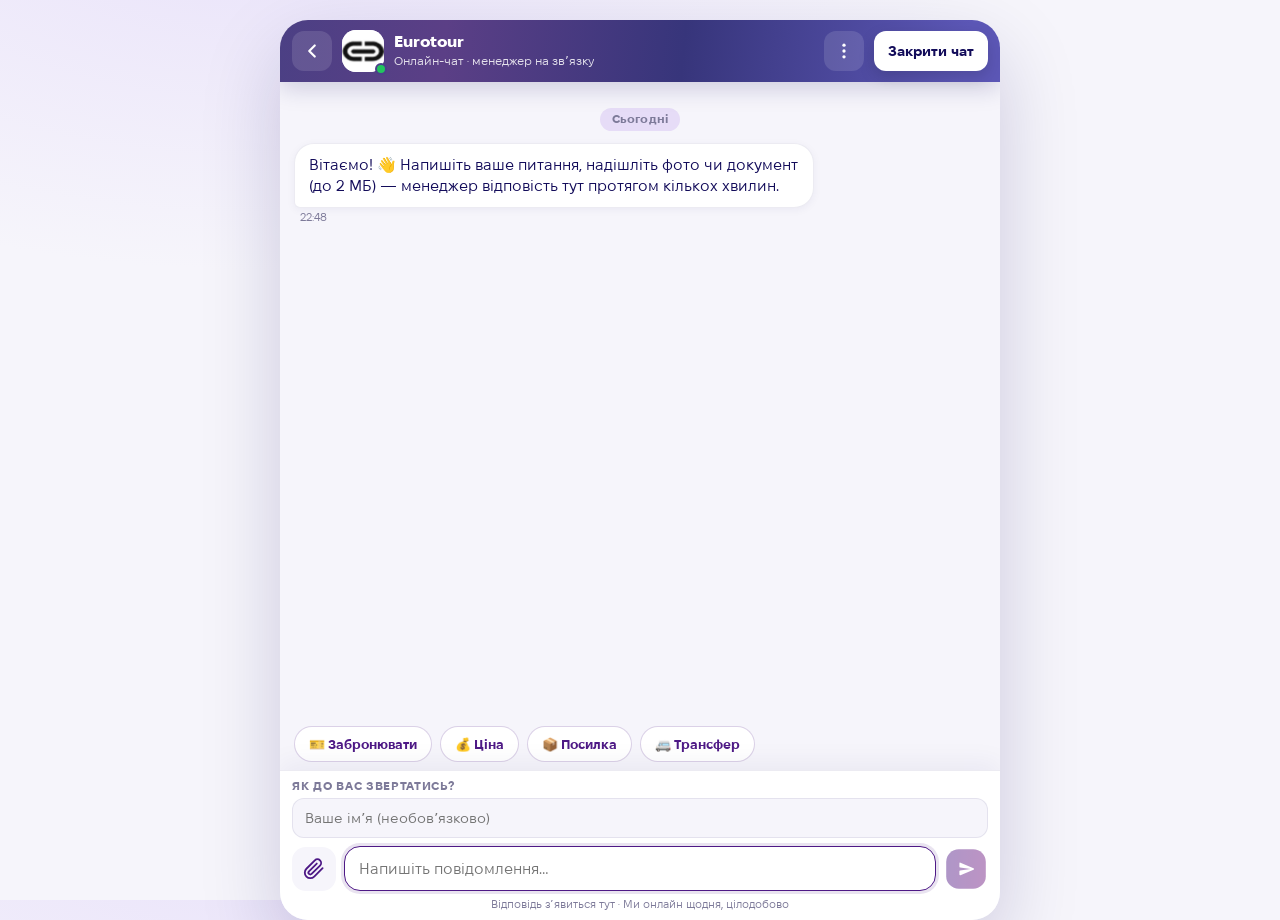
==== chat.html @ 98d7ec8a "Live chat as standalone page (chat.html): files/photos both ways, manager joined/ended events, dialo" ====
<!DOCTYPE html>
<html lang="uk">
<head>
<meta charset="utf-8">
<meta name="viewport" content="width=device-width, initial-scale=1, viewport-fit=cover, interactive-widget=resizes-content">
<meta name="robots" content="noindex, nofollow">
<meta name="theme-color" content="#130c5a">
<title>Онлайн-чат — Eurotour</title>
<link rel="icon" href="images/cropped-apple-touch-icon-32x32.png" sizes="32x32">
<link rel="apple-touch-icon" href="images/cropped-apple-touch-icon-180x180.png">
<link rel="preload" href="fonts/FixelDisplay-Regular.woff2" as="font" type="font/woff2" crossorigin>
<link rel="preload" href="fonts/FixelDisplay-Bold.woff2" as="font" type="font/woff2" crossorigin>
<link rel="stylesheet" href="css/chat.css">
<script>window.__SITE_BRIDGE={inbox:"et-inbox-uuJyNbPNRLF0BTIaYvU1EyQ1cCAdiM0c"};</script>
</head>
<body>
<div class="ch" id="app">
  <header class="ch__head">
    <a class="ch__back" id="back" href="index.html" aria-label="Назад на сайт">
      <svg viewBox="0 0 24 24" fill="none" stroke="currentColor" stroke-width="2.4" stroke-linecap="round" stroke-linejoin="round"><path d="M15 18l-6-6 6-6"/></svg>
    </a>
    <div class="ch__who">
      <div class="ch__ava" id="ava"><img src="images/cropped-apple-touch-icon-192x192.png" alt=""><i class="ch__dot" id="dot"></i></div>
      <div class="ch__titles">
        <div class="ch__title" id="title">Eurotour · онлайн-чат</div>
        <div class="ch__status" id="status"><span>Менеджер на звʼязку</span></div>
      </div>
    </div>
    <button type="button" class="ch__menu-btn" id="menuBtn" aria-label="Меню чату" aria-haspopup="true" aria-expanded="false">
      <svg viewBox="0 0 24 24" fill="currentColor"><circle cx="12" cy="5" r="2"/><circle cx="12" cy="12" r="2"/><circle cx="12" cy="19" r="2"/></svg>
    </button>
    <button type="button" class="ch__close" id="closeBtn">Закрити чат</button>
    <div class="ch__menu" id="menu" hidden>
      <button type="button" data-act="tg"><svg viewBox="0 0 24 24" fill="currentColor"><path d="M21.9 4.6 18.9 19c-.2 1-.8 1.2-1.6.8l-4.5-3.3-2.2 2.1c-.2.2-.4.4-.9.4l.3-4.6 8.4-7.6c.4-.3-.1-.5-.6-.2L7.5 13.1 3 11.7c-1-.3-1-1 .2-1.4l17.4-6.7c.8-.3 1.5.2 1.3 1z"/></svg>Написати в Telegram</button>
      <button type="button" data-act="name"><svg viewBox="0 0 24 24" fill="none" stroke="currentColor" stroke-width="2" stroke-linecap="round"><path d="M20 21v-2a4 4 0 0 0-4-4H8a4 4 0 0 0-4 4v2"/><circle cx="12" cy="7" r="4"/></svg>Змінити імʼя</button>
      <button type="button" data-act="end"><svg viewBox="0 0 24 24" fill="none" stroke="currentColor" stroke-width="2" stroke-linecap="round"><circle cx="12" cy="12" r="9"/><path d="M9 9h6v6H9z"/></svg>Завершити діалог</button>
      <button type="button" data-act="clear" class="is-danger"><svg viewBox="0 0 24 24" fill="none" stroke="currentColor" stroke-width="2" stroke-linecap="round"><path d="M3 6h18M8 6V4h8v2M6 6l1 14h10l1-14"/></svg>Очистити історію</button>
    </div>
  </header>

  <div class="ch__offline" id="offline" hidden>Немає звʼязку з інтернетом — повідомлення надішлються, коли зʼявиться мережа</div>

  <main class="ch__body" id="body" aria-live="polite">
    <div class="ch__list" id="list"></div>
  </main>

  <button type="button" class="ch__jump" id="jump" hidden aria-label="До нових повідомлень">
    <svg viewBox="0 0 24 24" fill="none" stroke="currentColor" stroke-width="2.4" stroke-linecap="round" stroke-linejoin="round"><path d="M6 9l6 6 6-6"/></svg><span id="jumpN" hidden></span>
  </button>

  <div class="ch__quick" id="quick">
    <button type="button" data-q="Хочу забронювати місце. Підкажіть вільні дати?">🎫 Забронювати</button>
    <button type="button" data-q="Скільки коштує проїзд і що входить у ціну?">💰 Ціна</button>
    <button type="button" data-q="Чи можна доставити посилку?">📦 Посилка</button>
    <button type="button" data-q="Потрібен трансфер з аеропорту">🚐 Трансфер</button>
  </div>

  <footer class="ch__composer">
    <div class="ch__name-row" id="nameRow">
      <label for="name">Як до вас звертатись?</label>
      <input id="name" type="text" maxlength="40" autocomplete="name" placeholder="Ваше імʼя (необовʼязково)">
    </div>
    <div class="ch__attach-strip" id="strip" hidden></div>
    <form class="ch__form" id="form" novalidate>
      <input type="file" id="file" hidden multiple accept="image/*,.pdf,.doc,.docx,.xls,.xlsx,.txt,.zip,.rar,.7z,.heic,.mp4,.mov">
      <button type="button" class="ch__ibtn" id="attach" aria-label="Прикріпити фото або файл">
        <svg viewBox="0 0 24 24" fill="none" stroke="currentColor" stroke-width="2" stroke-linecap="round" stroke-linejoin="round"><path d="M21.4 11.05l-9.19 9.19a6 6 0 0 1-8.49-8.49l9.19-9.19a4 4 0 0 1 5.66 5.66l-9.2 9.19a2 2 0 0 1-2.83-2.83l8.49-8.48"/></svg>
      </button>
      <textarea id="inp" class="ch__inp" rows="1" placeholder="Напишіть повідомлення…" maxlength="2000" enterkeyhint="send"></textarea>
      <button type="submit" class="ch__send" id="send" aria-label="Надіслати" disabled>
        <svg viewBox="0 0 24 24" fill="currentColor"><path d="M3.4 20.4l17.45-7.48a1 1 0 0 0 0-1.84L3.4 3.6a.993.993 0 0 0-1.39.91L2 9.12c0 .5.37.93.87.99L17 12 2.87 13.88c-.5.07-.87.5-.87 1l.01 4.61c0 .71.73 1.2 1.39.91z"/></svg>
      </button>
    </form>
    <div class="ch__hint">Відповідь зʼявиться тут · Ми онлайн щодня, цілодобово</div>
  </footer>
</div>

<div class="ch__lightbox" id="lightbox" hidden>
  <button type="button" class="ch__lb-x" id="lbClose" aria-label="Закрити">✕</button>
  <img id="lbImg" alt="">
  <a id="lbDl" class="ch__lb-dl" href="#" download target="_blank" rel="noopener">Завантажити</a>
</div>

<div class="ch__toast" id="toast" hidden></div>

<script src="js/chat-app.js" defer></script>
</body>
</html>
---- css/chat.css ----
@font-face { font-family: "Fixel"; src: url("../fonts/FixelDisplay-Regular.woff2") format("woff2"); font-weight: 400; font-display: swap; }
@font-face { font-family: "Fixel"; src: url("../fonts/FixelDisplay-Medium.woff2") format("woff2"); font-weight: 500; font-display: swap; }
@font-face { font-family: "Fixel"; src: url("../fonts/FixelDisplay-Bold.woff2") format("woff2"); font-weight: 700; font-display: swap; }
@font-face { font-family: "Fixel"; src: url("../fonts/FixelDisplay-ExtraBold.woff2") format("woff2"); font-weight: 800; font-display: swap; }

:root {
  --navy: #130c5a; --navy-2: #37357b; --acc: #4e1986; --acc-2: #6e137d; --lav: #f1e8fb; --lav-2: #e6dcf7;
  --bg: #f6f5fb; --surf: #fff; --text: #130c5a; --text-2: #4a4d6a; --text-3: #7d7a99; --border: rgba(19,12,90,.08);
  --grad: linear-gradient(96deg,#424083 -14%,#5b3f86 23%,#37357b 56%,#5c57b6 95%);
  --grad-btn: linear-gradient(94deg,#4e1986 0,#6e137d 100%);
  --ok: #22c55e; --sab: env(safe-area-inset-bottom, 0px); --sat: env(safe-area-inset-top, 0px);
}
* { box-sizing: border-box; -webkit-tap-highlight-color: transparent; }
html, body { margin: 0; height: 100%; }
body { font-family: "Fixel", -apple-system, "Segoe UI", Roboto, sans-serif; background: var(--bg); color: var(--text); overscroll-behavior: none; }
button { font: inherit; }
img { display: block; }

.ch { display: flex; flex-direction: column; height: 100dvh; max-height: 100dvh; width: 100%; margin: 0 auto; background: var(--bg); position: relative; }
@media (min-width: 900px) {
  body { background: radial-gradient(1200px 600px at 20% -10%, #e9e2fa 0, var(--bg) 60%); }
  .ch { max-width: 720px; height: calc(100dvh - 40px); margin: 20px auto; border-radius: 28px; overflow: hidden; box-shadow: 0 30px 80px rgba(19,12,90,.18); }
}

/* ---- header ---- */
.ch__head { position: relative; z-index: 5; display: flex; align-items: center; gap: 10px; padding: calc(10px + var(--sat)) 12px 10px; background: var(--grad); color: #fff; box-shadow: 0 6px 24px rgba(19,12,90,.18); }
.ch__back { width: 40px; height: 40px; border-radius: 12px; display: flex; align-items: center; justify-content: center; color: #fff; background: rgba(255,255,255,.12); text-decoration: none; transition: background .2s, transform .2s; flex: 0 0 auto; }
.ch__back:hover { background: rgba(255,255,255,.22); } .ch__back:active { transform: scale(.94); }
.ch__back svg { width: 22px; height: 22px; }
.ch__who { display: flex; align-items: center; gap: 10px; flex: 1; min-width: 0; }
.ch__ava { position: relative; width: 42px; height: 42px; border-radius: 14px; background: #fff; flex: 0 0 auto; overflow: visible; }
.ch__ava img { width: 100%; height: 100%; border-radius: 14px; object-fit: cover; }
.ch__ava .ch__letter { width: 100%; height: 100%; border-radius: 14px; background: var(--grad-btn); color: #fff; font-weight: 800; font-size: 17px; display: flex; align-items: center; justify-content: center; }
.ch__dot { position: absolute; right: -3px; bottom: -3px; width: 12px; height: 12px; border-radius: 50%; background: var(--ok); border: 2px solid #4b3f8a; box-shadow: 0 0 0 0 rgba(34,197,94,.5); animation: dotPulse 2.4s infinite; }
.ch__dot.is-off { background: #b9b6cc; animation: none; }
@keyframes dotPulse { 0% { box-shadow: 0 0 0 0 rgba(34,197,94,.55); } 70% { box-shadow: 0 0 0 8px rgba(34,197,94,0); } 100% { box-shadow: 0 0 0 0 rgba(34,197,94,0); } }
.ch__titles { min-width: 0; }
.ch__title { font-weight: 800; font-size: 16px; line-height: 1.15; white-space: nowrap; overflow: hidden; text-overflow: ellipsis; }
.ch__status { font-size: 12px; opacity: .85; line-height: 1.2; margin-top: 2px; height: 15px; overflow: hidden; white-space: nowrap; text-overflow: ellipsis; }
.ch__status span { display: block; animation: statusIn .35s ease; }
@keyframes statusIn { from { transform: translateY(100%); opacity: 0; } to { transform: none; opacity: 1; } }
.ch__menu-btn { width: 40px; height: 40px; border-radius: 12px; border: 0; background: rgba(255,255,255,.12); color: #fff; display: flex; align-items: center; justify-content: center; cursor: pointer; transition: background .2s; flex: 0 0 auto; }
.ch__menu-btn:hover { background: rgba(255,255,255,.22); }
.ch__menu-btn svg { width: 20px; height: 20px; }
.ch__close { height: 40px; padding: 0 14px; border-radius: 12px; border: 0; background: #fff; color: var(--navy); font-weight: 700; font-size: 13.5px; cursor: pointer; flex: 0 0 auto; transition: transform .2s, box-shadow .2s; box-shadow: 0 6px 16px rgba(0,0,0,.15); }
.ch__close:hover { transform: translateY(-1px); box-shadow: 0 10px 22px rgba(0,0,0,.2); }
.ch__close:active { transform: scale(.96); }
@media (max-width: 420px) { .ch__close { padding: 0 11px; font-size: 13px; } }
.ch__menu { position: absolute; top: calc(100% + 6px); right: 12px; min-width: 240px; background: #fff; border-radius: 18px; box-shadow: 0 20px 50px rgba(19,12,90,.22); padding: 6px; transform-origin: top right; animation: popIn .22s cubic-bezier(.2,.9,.3,1.2); }
.ch__menu[hidden] { display: none; }
@keyframes popIn { from { opacity: 0; transform: scale(.9) translateY(-6px); } to { opacity: 1; transform: none; } }
.ch__menu button { width: 100%; display: flex; align-items: center; gap: 12px; padding: 11px 12px; border: 0; background: transparent; border-radius: 12px; color: var(--text); font-weight: 600; font-size: 14.5px; cursor: pointer; text-align: left; }
.ch__menu button:hover { background: var(--lav); }
.ch__menu button svg { width: 20px; height: 20px; color: var(--acc); flex: 0 0 auto; }
.ch__menu button.is-danger { color: #c0262d; } .ch__menu button.is-danger svg { color: #c0262d; }

.ch__offline { background: #fff3cd; color: #7a5a00; font-size: 12.5px; padding: 8px 14px; text-align: center; }
.ch__offline[hidden] { display: none; }

/* ---- messages ---- */
.ch__body { flex: 1; min-height: 0; overflow-y: auto; -webkit-overflow-scrolling: touch; padding: 16px 14px 10px; scroll-behavior: smooth; background: var(--bg); overscroll-behavior: contain; }
.ch__list { display: flex; flex-direction: column; gap: 6px; }
.ch__day { align-self: center; font-size: 11.5px; font-weight: 700; color: var(--text-3); background: var(--lav-2); padding: 4px 12px; border-radius: 999px; margin: 10px 0 6px; letter-spacing: .02em; }
.ch__sys { align-self: center; max-width: 92%; text-align: center; font-size: 12.5px; color: var(--text-2); background: #fff; border: 1px solid var(--border); padding: 8px 14px; border-radius: 14px; margin: 6px 0; display: flex; align-items: center; gap: 8px; animation: msgIn .35s ease both; }
.ch__sys--join { background: linear-gradient(90deg, #e9fbef, #f0fdf4); border-color: rgba(34,197,94,.25); color: #166534; font-weight: 600; }
.ch__sys--join b { color: #14532d; }
.ch__sys--end { background: var(--lav); color: var(--acc); }
.ch__sys .ch__sys-av { width: 24px; height: 24px; border-radius: 8px; background: var(--grad-btn); color: #fff; font-size: 11px; font-weight: 800; display: flex; align-items: center; justify-content: center; flex: 0 0 auto; }
.ch__msg { max-width: min(78%, 520px); display: flex; flex-direction: column; animation: msgIn .32s cubic-bezier(.2,.8,.2,1) both; }
@keyframes msgIn { from { opacity: 0; transform: translateY(10px) scale(.98); } to { opacity: 1; transform: none; } }
.ch__msg--in { align-self: flex-start; } .ch__msg--out { align-self: flex-end; }
.ch__bub { position: relative; padding: 10px 14px; border-radius: 20px; font-size: 15px; line-height: 1.42; word-wrap: break-word; overflow-wrap: anywhere; white-space: pre-wrap; }
.ch__msg--in .ch__bub { background: #fff; color: var(--text); border: 1px solid var(--border); border-bottom-left-radius: 6px; box-shadow: 0 2px 8px rgba(19,12,90,.05); }
.ch__msg--out .ch__bub { background: var(--grad-btn); color: #fff; border-bottom-right-radius: 6px; box-shadow: 0 6px 18px rgba(78,25,134,.22); }
.ch__msg--auto .ch__bub { border-left: 3px solid var(--ok); }
.ch__bub a { color: inherit; text-decoration: underline; }
.ch__meta { display: flex; align-items: center; gap: 4px; font-size: 10.5px; color: var(--text-3); margin: 3px 6px 0; }
.ch__msg--out .ch__meta { justify-content: flex-end; }
.ch__tick { font-style: normal; letter-spacing: -2px; opacity: .8; }
.ch__tick--seen { color: #16a34a; opacity: 1; }
.ch__tick--fail { color: #dc2626; letter-spacing: 0; cursor: pointer; text-decoration: underline; }
.ch__from { font-size: 11px; font-weight: 700; color: var(--acc); margin: 0 0 3px 8px; }
.ch__grp .ch__from { display: none; }
/* attachments */
.ch__img { display: block; border-radius: 16px; overflow: hidden; max-width: 280px; cursor: zoom-in; background: var(--lav-2); }
.ch__img img { width: 100%; height: auto; max-height: 360px; object-fit: cover; transition: transform .3s; }
.ch__img:hover img { transform: scale(1.02); }
.ch__msg--out .ch__img { border-bottom-right-radius: 6px; } .ch__msg--in .ch__img { border-bottom-left-radius: 6px; }
.ch__img + .ch__bub { margin-top: 4px; }
.ch__file { display: flex; align-items: center; gap: 12px; padding: 10px 12px; border-radius: 16px; text-decoration: none; min-width: 200px; }
.ch__msg--in .ch__file { background: #fff; border: 1px solid var(--border); color: var(--text); }
.ch__msg--out .ch__file { background: var(--grad-btn); color: #fff; }
.ch__file-ic { width: 40px; height: 40px; border-radius: 12px; background: rgba(255,255,255,.18); display: flex; align-items: center; justify-content: center; flex: 0 0 auto; font-size: 10px; font-weight: 800; text-transform: uppercase; }
.ch__msg--in .ch__file-ic { background: var(--lav); color: var(--acc); }
.ch__file-t { min-width: 0; } .ch__file-t b { display: block; font-size: 14px; white-space: nowrap; overflow: hidden; text-overflow: ellipsis; max-width: 200px; } .ch__file-t small { font-size: 11.5px; opacity: .75; }
.ch__progress { height: 3px; border-radius: 3px; background: rgba(255,255,255,.35); margin-top: 6px; overflow: hidden; }
.ch__progress i { display: block; height: 100%; width: 0; background: #fff; transition: width .2s; }
.ch__msg--in .ch__progress { background: var(--lav-2); } .ch__msg--in .ch__progress i { background: var(--acc); }
/* typing */
.ch__typing .ch__bub { display: flex; gap: 5px; padding: 14px 16px; }
.ch__typing span { width: 7px; height: 7px; border-radius: 50%; background: #9a94bd; animation: typing 1.2s infinite ease-in-out; }
.ch__typing span:nth-child(2) { animation-delay: .15s; } .ch__typing span:nth-child(3) { animation-delay: .3s; }
@keyframes typing { 0%, 60%, 100% { transform: translateY(0); opacity: .5; } 30% { transform: translateY(-5px); opacity: 1; } }
/* jump */
.ch__jump { position: absolute; right: 16px; bottom: 150px; width: 40px; height: 40px; border-radius: 50%; border: 0; background: #fff; color: var(--acc); box-shadow: 0 8px 24px rgba(19,12,90,.2); display: flex; align-items: center; justify-content: center; cursor: pointer; z-index: 4; animation: popIn .25s ease; }
.ch__jump[hidden] { display: none; } .ch__jump svg { width: 22px; height: 22px; }
.ch__jump span { position: absolute; top: -6px; right: -6px; min-width: 20px; height: 20px; padding: 0 6px; border-radius: 10px; background: var(--acc-2); color: #fff; font-size: 11px; font-weight: 800; display: flex; align-items: center; justify-content: center; }
.ch__jump span[hidden] { display: none; }

/* ---- quick ---- */
.ch__quick { display: flex; gap: 8px; padding: 6px 14px 8px; overflow-x: auto; scrollbar-width: none; background: var(--bg); flex: 0 0 auto; }
.ch__quick::-webkit-scrollbar { display: none; }
.ch__quick[hidden] { display: none; }
.ch__quick button { flex: 0 0 auto; border: 1px solid rgba(78,25,134,.2); background: #fff; color: var(--acc); font-weight: 700; font-size: 13px; padding: 8px 14px; border-radius: 999px; cursor: pointer; transition: background .2s, transform .15s; white-space: nowrap; }
.ch__quick button:hover { background: var(--lav); } .ch__quick button:active { transform: scale(.96); }

/* ---- composer ---- */
.ch__composer { flex: 0 0 auto; background: #fff; border-top: 1px solid var(--border); padding: 8px 12px calc(8px + var(--sab)); box-shadow: 0 -8px 24px rgba(19,12,90,.05); }
.ch__name-row { display: flex; flex-direction: column; gap: 4px; margin-bottom: 8px; animation: msgIn .3s ease; }
.ch__name-row[hidden] { display: none; }
.ch__name-row label { font-size: 11.5px; font-weight: 700; color: var(--text-3); text-transform: uppercase; letter-spacing: .06em; }
.ch__name-row input { border: 1px solid var(--border); background: var(--bg); border-radius: 12px; padding: 9px 12px; font: inherit; font-size: 14px; color: var(--text); outline: none; transition: border-color .2s, box-shadow .2s; }
.ch__name-row input:focus { border-color: var(--acc); box-shadow: 0 0 0 3px rgba(78,25,134,.12); }
.ch__attach-strip { display: flex; gap: 8px; overflow-x: auto; padding: 4px 0 8px; scrollbar-width: none; }
.ch__attach-strip[hidden] { display: none; }
.ch__att { position: relative; flex: 0 0 auto; width: 64px; height: 64px; border-radius: 14px; background: var(--lav); overflow: hidden; border: 1px solid var(--border); display: flex; align-items: center; justify-content: center; font-size: 10px; font-weight: 800; color: var(--acc); text-transform: uppercase; animation: popIn .2s ease; }
.ch__att img { width: 100%; height: 100%; object-fit: cover; }
.ch__att button { position: absolute; top: 3px; right: 3px; width: 20px; height: 20px; border-radius: 50%; border: 0; background: rgba(19,12,90,.75); color: #fff; font-size: 12px; line-height: 1; cursor: pointer; display: flex; align-items: center; justify-content: center; }
.ch__form { display: flex; align-items: flex-end; gap: 8px; }
.ch__ibtn { width: 44px; height: 44px; border-radius: 14px; border: 0; background: var(--bg); color: var(--acc); display: flex; align-items: center; justify-content: center; cursor: pointer; flex: 0 0 auto; transition: background .2s, transform .15s; }
.ch__ibtn:hover { background: var(--lav); } .ch__ibtn:active { transform: scale(.92); }
.ch__ibtn svg { width: 22px; height: 22px; }
.ch__inp { flex: 1; min-width: 0; resize: none; border: 1px solid var(--border); background: var(--bg); border-radius: 16px; padding: 11px 14px; font: inherit; font-size: 15px; line-height: 1.4; color: var(--text); max-height: 140px; outline: none; transition: border-color .2s, box-shadow .2s; }
.ch__inp:focus { border-color: var(--acc); box-shadow: 0 0 0 3px rgba(78,25,134,.12); background: #fff; }
.ch__send { width: 44px; height: 44px; border-radius: 14px; border: 0; background: var(--grad-btn); color: #fff; display: flex; align-items: center; justify-content: center; cursor: pointer; flex: 0 0 auto; transition: transform .2s cubic-bezier(.2,.9,.3,1.4), opacity .2s, box-shadow .2s; box-shadow: 0 8px 20px rgba(78,25,134,.3); }
.ch__send svg { width: 20px; height: 20px; transform: translateX(1px); }
.ch__send:disabled { opacity: .45; box-shadow: none; transform: scale(.9); cursor: default; }
.ch__send:not(:disabled):hover { transform: scale(1.06); } .ch__send:not(:disabled):active { transform: scale(.92); }
.ch__hint { font-size: 11px; color: var(--text-3); text-align: center; margin-top: 6px; }
.ch__hint a { color: var(--acc); }

/* ---- lightbox / toast ---- */
.ch__lightbox { position: fixed; inset: 0; z-index: 100; background: rgba(8,6,30,.92); display: flex; align-items: center; justify-content: center; padding: 20px; animation: fadeIn .2s ease; }
.ch__lightbox[hidden] { display: none; }
.ch__lightbox img { max-width: 100%; max-height: 85dvh; border-radius: 14px; box-shadow: 0 30px 80px rgba(0,0,0,.5); animation: popIn .25s ease; }
.ch__lb-x { position: absolute; top: calc(14px + var(--sat)); right: 14px; width: 44px; height: 44px; border-radius: 50%; border: 0; background: rgba(255,255,255,.15); color: #fff; font-size: 20px; cursor: pointer; }
.ch__lb-dl { position: absolute; bottom: calc(20px + var(--sab)); left: 50%; transform: translateX(-50%); background: #fff; color: var(--navy); font-weight: 700; padding: 10px 18px; border-radius: 999px; text-decoration: none; font-size: 14px; }
@keyframes fadeIn { from { opacity: 0; } to { opacity: 1; } }
.ch__toast { position: fixed; left: 50%; bottom: calc(90px + var(--sab)); transform: translateX(-50%); background: var(--navy); color: #fff; padding: 10px 16px; border-radius: 12px; font-size: 13.5px; z-index: 120; box-shadow: 0 10px 30px rgba(0,0,0,.25); animation: popIn .25s ease; max-width: calc(100vw - 32px); text-align: center; }
.ch__toast[hidden] { display: none; }
.ch__drop { outline: 3px dashed var(--acc); outline-offset: -10px; }
@media (prefers-reduced-motion: reduce) { *, *::before, *::after { animation: none !important; transition: none !important; scroll-behavior: auto !important; } }
.ch__att.is-busy::after { content: ''; position: absolute; inset: 0; background: rgba(255,255,255,.55) url("data:image/svg+xml,%3Csvg xmlns='http://www.w3.org/2000/svg' viewBox='0 0 24 24'%3E%3Ccircle cx='12' cy='12' r='9' fill='none' stroke='%234e1986' stroke-width='3' stroke-dasharray='40 20'%3E%3CanimateTransform attributeName='transform' type='rotate' from='0 12 12' to='360 12 12' dur='.9s' repeatCount='indefinite'/%3E%3C/circle%3E%3C/svg%3E") center/26px no-repeat; }
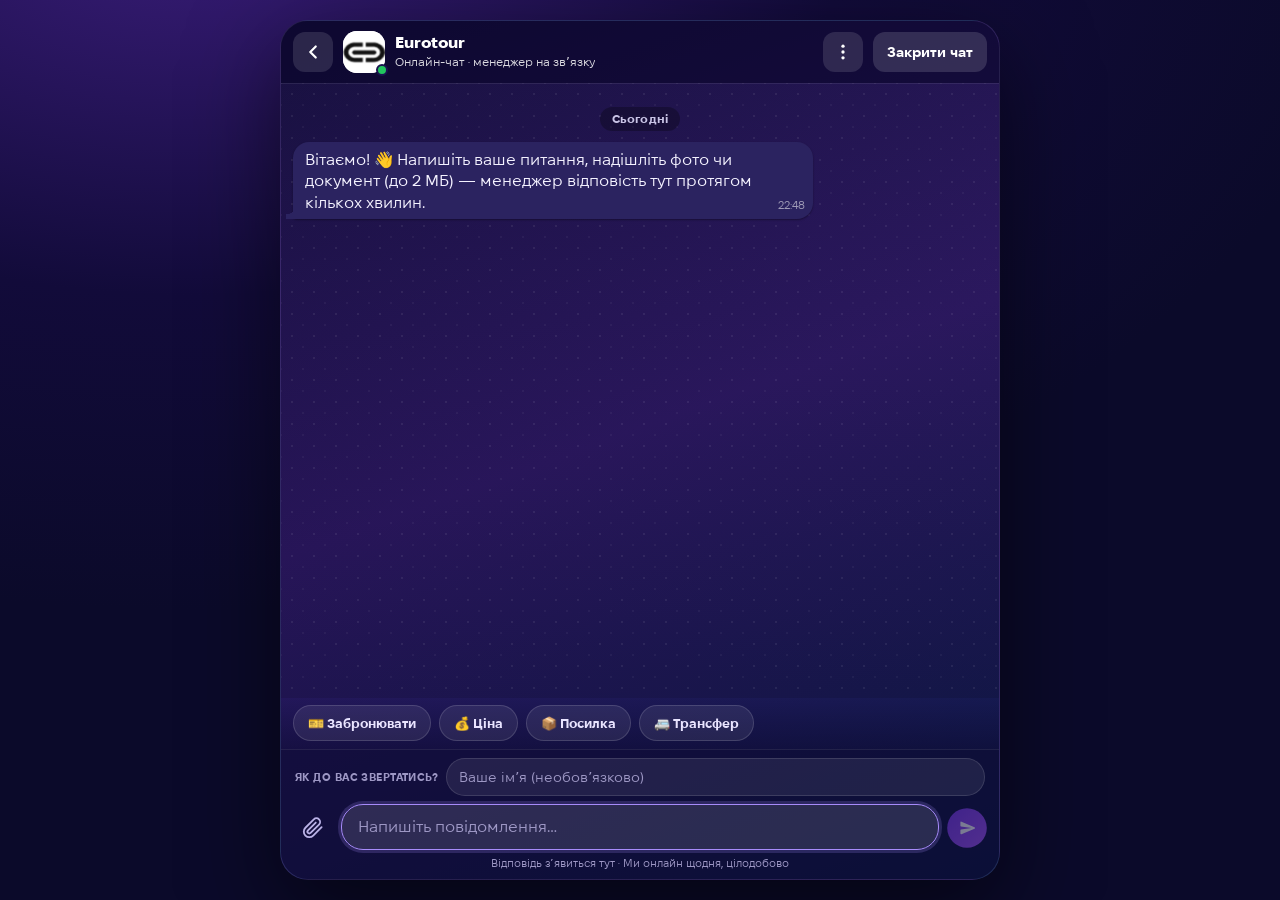
==== commit aef957d6: "Chat: dark gradient theme, name-row/jump/ended fixes" ====
--- a/chat.html
+++ b/chat.html
@@ -4,7 +4,8 @@
 <meta charset="utf-8">
 <meta name="viewport" content="width=device-width, initial-scale=1, viewport-fit=cover, interactive-widget=resizes-content">
 <meta name="robots" content="noindex, nofollow">
-<meta name="theme-color" content="#130c5a">
+<meta name="theme-color" content="#120b3a">
+<meta name="color-scheme" content="dark">
 <title>Онлайн-чат — Eurotour</title>
 <link rel="icon" href="images/cropped-apple-touch-icon-32x32.png" sizes="32x32">
 <link rel="apple-touch-icon" href="images/cropped-apple-touch-icon-180x180.png">
--- a/css/chat.css
+++ b/css/chat.css
@@ -11,15 +11,17 @@
   --ok: #22c55e; --sab: env(safe-area-inset-bottom, 0px); --sat: env(safe-area-inset-top, 0px);
 }
 * { box-sizing: border-box; -webkit-tap-highlight-color: transparent; }
-html, body { margin: 0; height: 100%; }
+html, body { margin: 0; height: 100%; overflow: hidden; position: fixed; inset: 0; width: 100%; overscroll-behavior: none; }
 body { font-family: "Fixel", -apple-system, "Segoe UI", Roboto, sans-serif; background: var(--bg); color: var(--text); overscroll-behavior: none; }
 button { font: inherit; }
 img { display: block; }
 
-.ch { display: flex; flex-direction: column; height: 100dvh; max-height: 100dvh; width: 100%; margin: 0 auto; background: var(--bg); position: relative; }
+.ch { display: flex; flex-direction: column; height: var(--vvh, 100dvh); max-height: var(--vvh, 100dvh); width: 100%; margin: 0 auto; background: var(--bg); position: fixed; top: var(--vvt, 0px); left: 0; right: 0; }
+.ch.is-kb .ch__composer { padding-bottom: 8px; }
+.ch.is-kb .ch__hint, .ch.is-kb .ch__quick { display: none; }
 @media (min-width: 900px) {
   body { background: radial-gradient(1200px 600px at 20% -10%, #e9e2fa 0, var(--bg) 60%); }
-  .ch { max-width: 720px; height: calc(100dvh - 40px); margin: 20px auto; border-radius: 28px; overflow: hidden; box-shadow: 0 30px 80px rgba(19,12,90,.18); }
+  .ch { max-width: 720px; height: calc(var(--vvh, 100dvh) - 40px); position: relative; top: 0; margin: 20px auto; border-radius: 28px; overflow: hidden; box-shadow: 0 30px 80px rgba(19,12,90,.18); }
 }
 
 /* ---- header ---- */
@@ -58,28 +60,38 @@
 .ch__offline[hidden] { display: none; }
 
 /* ---- messages ---- */
-.ch__body { flex: 1; min-height: 0; overflow-y: auto; -webkit-overflow-scrolling: touch; padding: 16px 14px 10px; scroll-behavior: smooth; background: var(--bg); overscroll-behavior: contain; }
-.ch__list { display: flex; flex-direction: column; gap: 6px; }
-.ch__day { align-self: center; font-size: 11.5px; font-weight: 700; color: var(--text-3); background: var(--lav-2); padding: 4px 12px; border-radius: 999px; margin: 10px 0 6px; letter-spacing: .02em; }
-.ch__sys { align-self: center; max-width: 92%; text-align: center; font-size: 12.5px; color: var(--text-2); background: #fff; border: 1px solid var(--border); padding: 8px 14px; border-radius: 14px; margin: 6px 0; display: flex; align-items: center; gap: 8px; animation: msgIn .35s ease both; }
-.ch__sys--join { background: linear-gradient(90deg, #e9fbef, #f0fdf4); border-color: rgba(34,197,94,.25); color: #166534; font-weight: 600; }
+.ch__body { flex: 1; min-height: 0; overflow-y: auto; -webkit-overflow-scrolling: touch; padding: 14px 12px 10px; scroll-behavior: smooth; overscroll-behavior: contain; background-color: #ece8f6; background-image: radial-gradient(rgba(78,25,134,.07) 1.2px, transparent 1.3px), radial-gradient(rgba(78,25,134,.05) 1.2px, transparent 1.3px), linear-gradient(180deg, #efeaf8, #e7e1f4); background-size: 22px 22px, 22px 22px, 100% 100%; background-position: 0 0, 11px 11px, 0 0; }
+.ch__list { display: flex; flex-direction: column; gap: 3px; }
+.ch__day { align-self: center; font-size: 12px; font-weight: 600; color: #fff; background: rgba(60,45,120,.45); padding: 4px 12px; border-radius: 999px; margin: 10px 0 8px; letter-spacing: .02em; }
+.ch__sys { align-self: center; max-width: 92%; text-align: center; font-size: 12.5px; color: #fff; background: rgba(60,45,120,.45); padding: 6px 14px; border-radius: 999px; margin: 8px 0; display: flex; align-items: center; gap: 8px; animation: msgIn .35s ease both; }
+.ch__sys--join { background: #fff; color: #166534; font-weight: 600; border-radius: 16px; box-shadow: 0 1px 1.5px rgba(19,12,90,.12); }
 .ch__sys--join b { color: #14532d; }
-.ch__sys--end { background: var(--lav); color: var(--acc); }
+.ch__sys--end { background: rgba(60,45,120,.45); color: #fff; }
 .ch__sys .ch__sys-av { width: 24px; height: 24px; border-radius: 8px; background: var(--grad-btn); color: #fff; font-size: 11px; font-weight: 800; display: flex; align-items: center; justify-content: center; flex: 0 0 auto; }
-.ch__msg { max-width: min(78%, 520px); display: flex; flex-direction: column; animation: msgIn .32s cubic-bezier(.2,.8,.2,1) both; }
+.ch__msg { max-width: min(82%, 520px); display: flex; flex-direction: column; animation: msgIn .32s cubic-bezier(.2,.8,.2,1) both; position: relative; }
+.ch__msg + .ch__msg:not(.ch__grp) { margin-top: 8px; }
 @keyframes msgIn { from { opacity: 0; transform: translateY(10px) scale(.98); } to { opacity: 1; transform: none; } }
 .ch__msg--in { align-self: flex-start; } .ch__msg--out { align-self: flex-end; }
-.ch__bub { position: relative; padding: 10px 14px; border-radius: 20px; font-size: 15px; line-height: 1.42; word-wrap: break-word; overflow-wrap: anywhere; white-space: pre-wrap; }
-.ch__msg--in .ch__bub { background: #fff; color: var(--text); border: 1px solid var(--border); border-bottom-left-radius: 6px; box-shadow: 0 2px 8px rgba(19,12,90,.05); }
-.ch__msg--out .ch__bub { background: var(--grad-btn); color: #fff; border-bottom-right-radius: 6px; box-shadow: 0 6px 18px rgba(78,25,134,.22); }
+.ch__bub { position: relative; padding: 7px 12px 6px; border-radius: 16px; font-size: 15.5px; line-height: 1.38; word-wrap: break-word; overflow-wrap: anywhere; white-space: pre-wrap; }
+.ch__bub::after { content: ''; position: absolute; bottom: 0; width: 12px; height: 16px; }
+.ch__msg--in:not(.ch__grp) .ch__bub::after, .ch__msg--in.ch__last .ch__bub::after { left: -7px; background: radial-gradient(circle at 0 0, transparent 11px, #fff 11.5px); }
+.ch__msg--out:not(.ch__grp) .ch__bub::after { right: -7px; background: radial-gradient(circle at 100% 0, transparent 11px, #6a2a9e 11.5px); }
+.ch__grp .ch__bub::after { display: none; }
+.ch__msg--in .ch__bub { background: #fff; color: var(--text); border-bottom-left-radius: 4px; box-shadow: 0 1px 1.5px rgba(19,12,90,.12); }
+.ch__msg--in.ch__grp .ch__bub { border-bottom-left-radius: 16px; border-top-left-radius: 6px; }
+.ch__msg--out .ch__bub { background: linear-gradient(135deg, #5b21a6 0%, #6a2a9e 60%, #7a2a8f 100%); color: #fff; border-bottom-right-radius: 4px; box-shadow: 0 1px 2px rgba(78,25,134,.25); }
+.ch__msg--out.ch__grp .ch__bub { border-bottom-right-radius: 16px; border-top-right-radius: 6px; }
 .ch__msg--auto .ch__bub { border-left: 3px solid var(--ok); }
 .ch__bub a { color: inherit; text-decoration: underline; }
-.ch__meta { display: flex; align-items: center; gap: 4px; font-size: 10.5px; color: var(--text-3); margin: 3px 6px 0; }
-.ch__msg--out .ch__meta { justify-content: flex-end; }
-.ch__tick { font-style: normal; letter-spacing: -2px; opacity: .8; }
-.ch__tick--seen { color: #16a34a; opacity: 1; }
+.ch__meta { display: inline-flex; align-items: center; gap: 3px; font-size: 11px; color: var(--text-3); float: right; margin: 6px -4px -3px 10px; line-height: 1; white-space: nowrap; position: relative; top: 2px; }
+.ch__msg--out .ch__bub .ch__meta { color: rgba(255,255,255,.75); }
+.ch__meta--out { float: none; display: flex; margin: 2px 4px 0; }
+.ch__msg--out .ch__meta--out { justify-content: flex-end; }
+
+.ch__tick { font-style: normal; letter-spacing: -2px; opacity: .9; font-size: 12px; }
+.ch__msg--out .ch__bub .ch__tick--seen { color: #a5f3c4; opacity: 1; } .ch__tick--seen { color: #16a34a; }
 .ch__tick--fail { color: #dc2626; letter-spacing: 0; cursor: pointer; text-decoration: underline; }
-.ch__from { font-size: 11px; font-weight: 700; color: var(--acc); margin: 0 0 3px 8px; }
+.ch__from { font-size: 12.5px; font-weight: 700; color: var(--acc); margin: 0 0 2px; }
 .ch__grp .ch__from { display: none; }
 /* attachments */
 .ch__img { display: block; border-radius: 16px; overflow: hidden; max-width: 280px; cursor: zoom-in; background: var(--lav-2); }
@@ -102,20 +114,20 @@
 .ch__typing span:nth-child(2) { animation-delay: .15s; } .ch__typing span:nth-child(3) { animation-delay: .3s; }
 @keyframes typing { 0%, 60%, 100% { transform: translateY(0); opacity: .5; } 30% { transform: translateY(-5px); opacity: 1; } }
 /* jump */
-.ch__jump { position: absolute; right: 16px; bottom: 150px; width: 40px; height: 40px; border-radius: 50%; border: 0; background: #fff; color: var(--acc); box-shadow: 0 8px 24px rgba(19,12,90,.2); display: flex; align-items: center; justify-content: center; cursor: pointer; z-index: 4; animation: popIn .25s ease; }
+.ch__jump { position: absolute; right: 16px; bottom: 130px; width: 40px; height: 40px; border-radius: 50%; border: 0; background: #fff; color: var(--acc); box-shadow: 0 8px 24px rgba(19,12,90,.2); display: flex; align-items: center; justify-content: center; cursor: pointer; z-index: 4; animation: popIn .25s ease; }
 .ch__jump[hidden] { display: none; } .ch__jump svg { width: 22px; height: 22px; }
 .ch__jump span { position: absolute; top: -6px; right: -6px; min-width: 20px; height: 20px; padding: 0 6px; border-radius: 10px; background: var(--acc-2); color: #fff; font-size: 11px; font-weight: 800; display: flex; align-items: center; justify-content: center; }
 .ch__jump span[hidden] { display: none; }
 
 /* ---- quick ---- */
-.ch__quick { display: flex; gap: 8px; padding: 6px 14px 8px; overflow-x: auto; scrollbar-width: none; background: var(--bg); flex: 0 0 auto; }
+.ch__quick { display: flex; gap: 8px; padding: 8px 12px; overflow-x: auto; scrollbar-width: none; background: transparent; flex: 0 0 auto; position: relative; z-index: 1; margin-top: -1px; background: linear-gradient(180deg, transparent, rgba(255,255,255,.6)); }
 .ch__quick::-webkit-scrollbar { display: none; }
 .ch__quick[hidden] { display: none; }
 .ch__quick button { flex: 0 0 auto; border: 1px solid rgba(78,25,134,.2); background: #fff; color: var(--acc); font-weight: 700; font-size: 13px; padding: 8px 14px; border-radius: 999px; cursor: pointer; transition: background .2s, transform .15s; white-space: nowrap; }
 .ch__quick button:hover { background: var(--lav); } .ch__quick button:active { transform: scale(.96); }
 
 /* ---- composer ---- */
-.ch__composer { flex: 0 0 auto; background: #fff; border-top: 1px solid var(--border); padding: 8px 12px calc(8px + var(--sab)); box-shadow: 0 -8px 24px rgba(19,12,90,.05); }
+.ch__composer { flex: 0 0 auto; background: #fff; border-top: 1px solid var(--border); padding: 8px 10px calc(8px + var(--sab)); }
 .ch__name-row { display: flex; flex-direction: column; gap: 4px; margin-bottom: 8px; animation: msgIn .3s ease; }
 .ch__name-row[hidden] { display: none; }
 .ch__name-row label { font-size: 11.5px; font-weight: 700; color: var(--text-3); text-transform: uppercase; letter-spacing: .06em; }
@@ -126,13 +138,13 @@
 .ch__att { position: relative; flex: 0 0 auto; width: 64px; height: 64px; border-radius: 14px; background: var(--lav); overflow: hidden; border: 1px solid var(--border); display: flex; align-items: center; justify-content: center; font-size: 10px; font-weight: 800; color: var(--acc); text-transform: uppercase; animation: popIn .2s ease; }
 .ch__att img { width: 100%; height: 100%; object-fit: cover; }
 .ch__att button { position: absolute; top: 3px; right: 3px; width: 20px; height: 20px; border-radius: 50%; border: 0; background: rgba(19,12,90,.75); color: #fff; font-size: 12px; line-height: 1; cursor: pointer; display: flex; align-items: center; justify-content: center; }
-.ch__form { display: flex; align-items: flex-end; gap: 8px; }
-.ch__ibtn { width: 44px; height: 44px; border-radius: 14px; border: 0; background: var(--bg); color: var(--acc); display: flex; align-items: center; justify-content: center; cursor: pointer; flex: 0 0 auto; transition: background .2s, transform .15s; }
+.ch__form { display: flex; align-items: flex-end; gap: 6px; }
+.ch__ibtn { width: 44px; height: 44px; border-radius: 50%; border: 0; background: transparent; color: #7d7a99; display: flex; align-items: center; justify-content: center; cursor: pointer; flex: 0 0 auto; transition: background .2s, transform .15s; }
 .ch__ibtn:hover { background: var(--lav); } .ch__ibtn:active { transform: scale(.92); }
 .ch__ibtn svg { width: 22px; height: 22px; }
-.ch__inp { flex: 1; min-width: 0; resize: none; border: 1px solid var(--border); background: var(--bg); border-radius: 16px; padding: 11px 14px; font: inherit; font-size: 15px; line-height: 1.4; color: var(--text); max-height: 140px; outline: none; transition: border-color .2s, box-shadow .2s; }
+.ch__inp { flex: 1; min-width: 0; resize: none; border: 1px solid var(--border); background: var(--bg); border-radius: 22px; padding: 11px 16px; font: inherit; font-size: 16px; line-height: 1.35; color: var(--text); max-height: 140px; outline: none; transition: border-color .2s, box-shadow .2s; }
 .ch__inp:focus { border-color: var(--acc); box-shadow: 0 0 0 3px rgba(78,25,134,.12); background: #fff; }
-.ch__send { width: 44px; height: 44px; border-radius: 14px; border: 0; background: var(--grad-btn); color: #fff; display: flex; align-items: center; justify-content: center; cursor: pointer; flex: 0 0 auto; transition: transform .2s cubic-bezier(.2,.9,.3,1.4), opacity .2s, box-shadow .2s; box-shadow: 0 8px 20px rgba(78,25,134,.3); }
+.ch__send { width: 44px; height: 44px; border-radius: 50%; border: 0; background: var(--grad-btn); color: #fff; display: flex; align-items: center; justify-content: center; cursor: pointer; flex: 0 0 auto; transition: transform .2s cubic-bezier(.2,.9,.3,1.4), opacity .2s, box-shadow .2s; box-shadow: 0 8px 20px rgba(78,25,134,.3); }
 .ch__send svg { width: 20px; height: 20px; transform: translateX(1px); }
 .ch__send:disabled { opacity: .45; box-shadow: none; transform: scale(.9); cursor: default; }
 .ch__send:not(:disabled):hover { transform: scale(1.06); } .ch__send:not(:disabled):active { transform: scale(.92); }
@@ -151,3 +163,73 @@
 .ch__drop { outline: 3px dashed var(--acc); outline-offset: -10px; }
 @media (prefers-reduced-motion: reduce) { *, *::before, *::after { animation: none !important; transition: none !important; scroll-behavior: auto !important; } }
 .ch__att.is-busy::after { content: ''; position: absolute; inset: 0; background: rgba(255,255,255,.55) url("data:image/svg+xml,%3Csvg xmlns='http://www.w3.org/2000/svg' viewBox='0 0 24 24'%3E%3Ccircle cx='12' cy='12' r='9' fill='none' stroke='%234e1986' stroke-width='3' stroke-dasharray='40 20'%3E%3CanimateTransform attributeName='transform' type='rotate' from='0 12 12' to='360 12 12' dur='.9s' repeatCount='indefinite'/%3E%3C/circle%3E%3C/svg%3E") center/26px no-repeat; }
+
+/* file bubbles inside messenger style */
+.ch__msg--in .ch__file { border: 0; box-shadow: 0 1px 1.5px rgba(19,12,90,.12); }
+.ch__msg--out .ch__file { background: linear-gradient(135deg, #5b21a6 0%, #6a2a9e 60%, #7a2a8f 100%); }
+.ch__img { border-radius: 14px; box-shadow: 0 1px 1.5px rgba(19,12,90,.12); }
+.ch__typing .ch__bub::after { display: none; }
+.ch__typing .ch__bub { padding: 12px 14px; }
+/* short screens (keyboard open, landscape) */
+@media (max-height: 460px) { .ch__head { padding-top: 6px; padding-bottom: 6px; } .ch__hint, .ch__quick { display: none; } }
+/* compact name row */
+.ch__name-row { flex-direction: row; align-items: center; gap: 8px; margin: 0 0 8px; padding: 0 4px; }
+.ch__name-row label { white-space: nowrap; letter-spacing: .04em; font-size: 11px; }
+.ch__name-row input { flex: 1; min-width: 0; padding: 8px 12px; border-radius: 999px; }
+
+@media (max-width: 767px) { .ch__hint { display: none; } .ch__composer { padding-top: 6px; } }
+@media (max-width: 359px) { .ch__close { display: none; } .ch__msg { max-width: 88%; } }
+
+/* ===================== Dark gradient theme ===================== */
+:root { --d-bg1: #120b3a; --d-bg2: #2a1660; --d-bg3: #0d1b4a; --d-in: rgba(255,255,255,.10); --d-in-border: rgba(255,255,255,.12); --d-text: #f4f2ff; --d-text-2: #c9c4e6; --d-text-3: #9d97c4; }
+body { background: #120b3a; }
+@media (min-width: 900px) { body { background: radial-gradient(1200px 700px at 15% -10%, #3a1d7a 0, #120b3a 55%, #0b0a2a 100%); } .ch { box-shadow: 0 30px 90px rgba(0,0,0,.55); border: 1px solid rgba(255,255,255,.08); } }
+.ch { background: linear-gradient(160deg, var(--d-bg1) 0%, var(--d-bg2) 48%, var(--d-bg3) 100%); color: var(--d-text); }
+.ch__head { background: rgba(10,6,40,.55); backdrop-filter: none; box-shadow: 0 1px 0 rgba(255,255,255,.08); }
+.ch__body { background-color: transparent; background-image: radial-gradient(rgba(255,255,255,.07) 1.2px, transparent 1.3px), radial-gradient(rgba(255,255,255,.045) 1.2px, transparent 1.3px), linear-gradient(180deg, rgba(255,255,255,.02), rgba(0,0,0,.12)); }
+.ch__day, .ch__sys, .ch__sys--end { background: rgba(0,0,0,.28); color: var(--d-text-2); }
+.ch__sys--join { background: rgba(34,197,94,.14); color: #bbf7d0; box-shadow: none; border: 1px solid rgba(34,197,94,.25); }
+.ch__sys--join b { color: #dcfce7; }
+.ch__msg--in .ch__bub { background: #2b2360; color: var(--d-text); box-shadow: 0 1px 2px rgba(0,0,0,.35); }
+.ch__msg--in:not(.ch__grp) .ch__bub::after { background: radial-gradient(circle at 0 0, transparent 11px, #2b2360 11.5px); }
+.ch__msg--out .ch__bub { background: linear-gradient(135deg, #6d28d9 0%, #7c3aed 55%, #8b3fd0 100%); box-shadow: 0 2px 8px rgba(109,40,217,.35); }
+.ch__msg--out:not(.ch__grp) .ch__bub::after { background: radial-gradient(circle at 100% 0, transparent 11px, #8b3fd0 11.5px); }
+.ch__msg--auto .ch__bub { border-left-color: #34d399; }
+.ch__meta { color: var(--d-text-3); }
+.ch__msg--in .ch__bub .ch__meta { color: rgba(255,255,255,.55); }
+.ch__from { color: #c4b5fd; }
+.ch__bub a { color: #e9d5ff; }
+.ch__msg--in .ch__file { background: #2b2360; color: var(--d-text); box-shadow: 0 1px 2px rgba(0,0,0,.35); }
+.ch__msg--in .ch__file-ic { background: rgba(255,255,255,.12); color: #e9d5ff; }
+.ch__msg--out .ch__file { background: linear-gradient(135deg, #6d28d9 0%, #7c3aed 55%, #8b3fd0 100%); }
+.ch__img { background: #2b2360; box-shadow: 0 1px 2px rgba(0,0,0,.35); }
+.ch__msg--in .ch__progress { background: rgba(255,255,255,.15); } .ch__msg--in .ch__progress i { background: #c4b5fd; }
+.ch__typing span { background: #c4b5fd; }
+.ch__jump { background: #2b2360; color: #e9d5ff; box-shadow: 0 8px 24px rgba(0,0,0,.45); }
+.ch__quick { background: linear-gradient(180deg, transparent, rgba(10,6,40,.45)); }
+.ch__quick button { background: rgba(255,255,255,.08); border-color: rgba(255,255,255,.14); color: #e9e4ff; }
+.ch__quick button:hover { background: rgba(255,255,255,.14); }
+.ch__composer { background: rgba(10,6,40,.55); border-top: 1px solid rgba(255,255,255,.08); }
+.ch__name-row label { color: var(--d-text-3); }
+.ch__name-row input, .ch__inp { background: rgba(255,255,255,.08); border-color: rgba(255,255,255,.12); color: var(--d-text); }
+.ch__name-row input::placeholder, .ch__inp::placeholder { color: #9d97c4; }
+.ch__name-row input:focus, .ch__inp:focus { background: rgba(255,255,255,.12); border-color: #a78bfa; box-shadow: 0 0 0 3px rgba(167,139,250,.2); }
+.ch__ibtn { color: #b9b1e6; } .ch__ibtn:hover { background: rgba(255,255,255,.1); }
+.ch__send { background: linear-gradient(135deg, #7c3aed, #a855f7); box-shadow: 0 8px 20px rgba(124,58,237,.4); }
+.ch__attach-strip .ch__att { background: rgba(255,255,255,.1); border-color: rgba(255,255,255,.14); color: #e9d5ff; }
+.ch__hint { color: var(--d-text-3); }
+.ch__menu { background: #1e1750; box-shadow: 0 20px 50px rgba(0,0,0,.5); border: 1px solid rgba(255,255,255,.08); }
+.ch__menu button { color: var(--d-text); } .ch__menu button:hover { background: rgba(255,255,255,.08); }
+.ch__menu button svg { color: #c4b5fd; }
+.ch__menu button.is-danger { color: #fca5a5; } .ch__menu button.is-danger svg { color: #fca5a5; }
+.ch__close { background: rgba(255,255,255,.14); color: #fff; box-shadow: none; } .ch__close:hover { background: rgba(255,255,255,.22); }
+.ch__dot { border-color: #1a1250; }
+.ch__offline { background: rgba(250,204,21,.15); color: #fde68a; }
+.ch__toast { background: #2b2360; border: 1px solid rgba(255,255,255,.1); }
+.ch__drop { outline-color: #a78bfa; }
+
+/* small fixes */
+.ch__msg.ch__grp .ch__from { display: none; }
+.ch__bub:has(.ch__meta) { padding-right: 12px; }
+.ch__meta--out .ch__meta { top: 0; }
+@media (max-width: 767px) { .ch__jump { bottom: 96px; } }
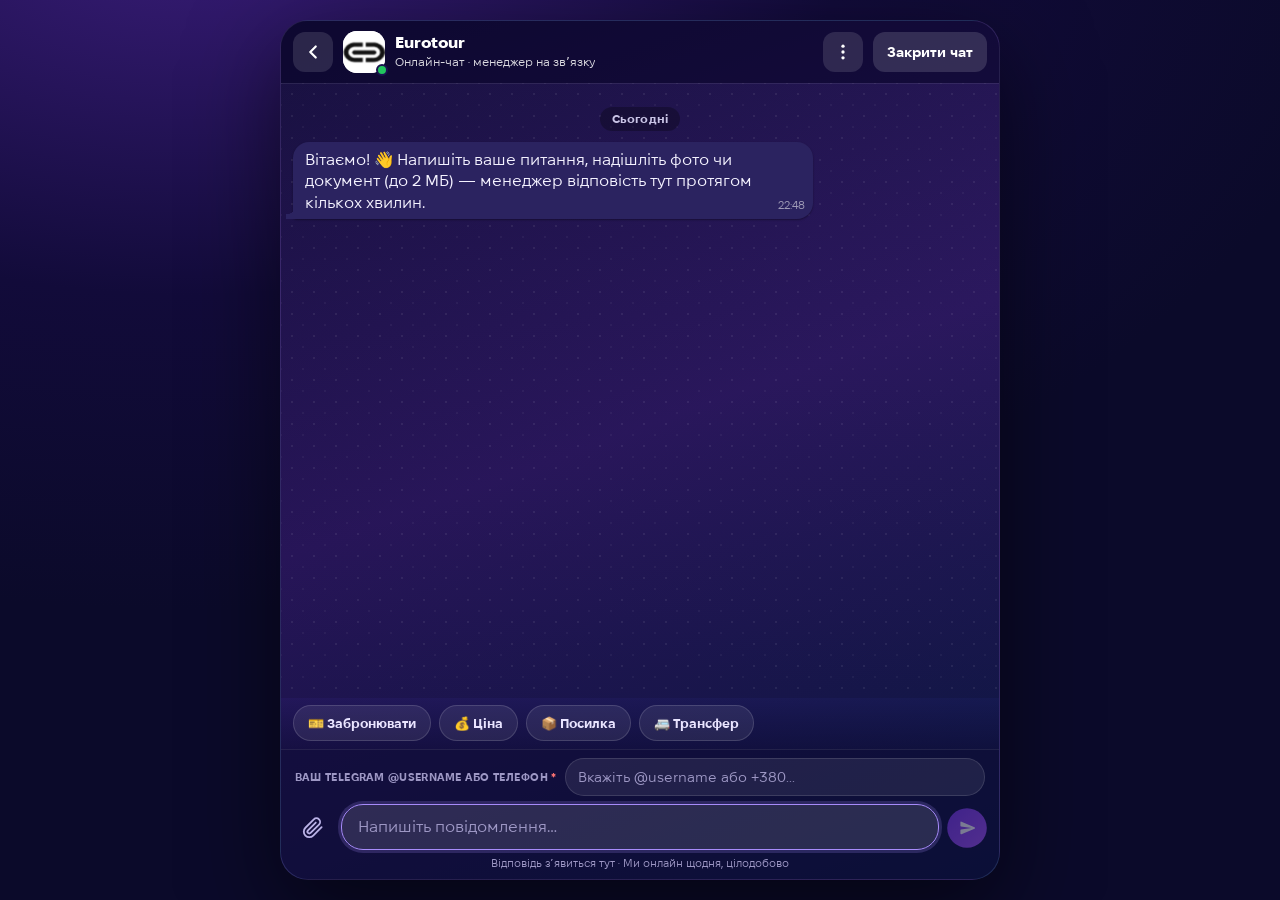
==== commit e0c69d61: "Require visitor contact info and add live manager typing indicator in web chat" ====
--- a/chat.html
+++ b/chat.html
@@ -12,7 +12,7 @@
 <link rel="preload" href="fonts/FixelDisplay-Regular.woff2" as="font" type="font/woff2" crossorigin>
 <link rel="preload" href="fonts/FixelDisplay-Bold.woff2" as="font" type="font/woff2" crossorigin>
 <link rel="stylesheet" href="css/chat.css">
-<script>window.__SITE_BRIDGE={inbox:"et-inbox-uuJyNbPNRLF0BTIaYvU1EyQ1cCAdiM0c"};</script>
+<script>window.__SITE_BRIDGE={inbox:"et-inbox-zL0NL7gvzQJtWq3ZwnWNqAkiYp9fKrOYYx1d"};</script>
 </head>
 <body>
 <div class="ch" id="app">
@@ -33,7 +33,7 @@
     <button type="button" class="ch__close" id="closeBtn">Закрити чат</button>
     <div class="ch__menu" id="menu" hidden>
       <button type="button" data-act="tg"><svg viewBox="0 0 24 24" fill="currentColor"><path d="M21.9 4.6 18.9 19c-.2 1-.8 1.2-1.6.8l-4.5-3.3-2.2 2.1c-.2.2-.4.4-.9.4l.3-4.6 8.4-7.6c.4-.3-.1-.5-.6-.2L7.5 13.1 3 11.7c-1-.3-1-1 .2-1.4l17.4-6.7c.8-.3 1.5.2 1.3 1z"/></svg>Написати в Telegram</button>
-      <button type="button" data-act="name"><svg viewBox="0 0 24 24" fill="none" stroke="currentColor" stroke-width="2" stroke-linecap="round"><path d="M20 21v-2a4 4 0 0 0-4-4H8a4 4 0 0 0-4 4v2"/><circle cx="12" cy="7" r="4"/></svg>Змінити імʼя</button>
+      <button type="button" data-act="name"><svg viewBox="0 0 24 24" fill="none" stroke="currentColor" stroke-width="2" stroke-linecap="round"><path d="M20 21v-2a4 4 0 0 0-4-4H8a4 4 0 0 0-4 4v2"/><circle cx="12" cy="7" r="4"/></svg>Змінити контакт (@юзер / телефон)</button>
       <button type="button" data-act="end"><svg viewBox="0 0 24 24" fill="none" stroke="currentColor" stroke-width="2" stroke-linecap="round"><circle cx="12" cy="12" r="9"/><path d="M9 9h6v6H9z"/></svg>Завершити діалог</button>
       <button type="button" data-act="clear" class="is-danger"><svg viewBox="0 0 24 24" fill="none" stroke="currentColor" stroke-width="2" stroke-linecap="round"><path d="M3 6h18M8 6V4h8v2M6 6l1 14h10l1-14"/></svg>Очистити історію</button>
     </div>
@@ -58,8 +58,8 @@
 
   <footer class="ch__composer">
     <div class="ch__name-row" id="nameRow">
-      <label for="name">Як до вас звертатись?</label>
-      <input id="name" type="text" maxlength="40" autocomplete="name" placeholder="Ваше імʼя (необовʼязково)">
+      <label for="name">Ваш Telegram @username або телефон <span style="color:#f87171;">*</span></label>
+      <input id="name" type="text" maxlength="60" placeholder="Вкажіть @username або +380..." required>
     </div>
     <div class="ch__attach-strip" id="strip" hidden></div>
     <form class="ch__form" id="form" novalidate>
